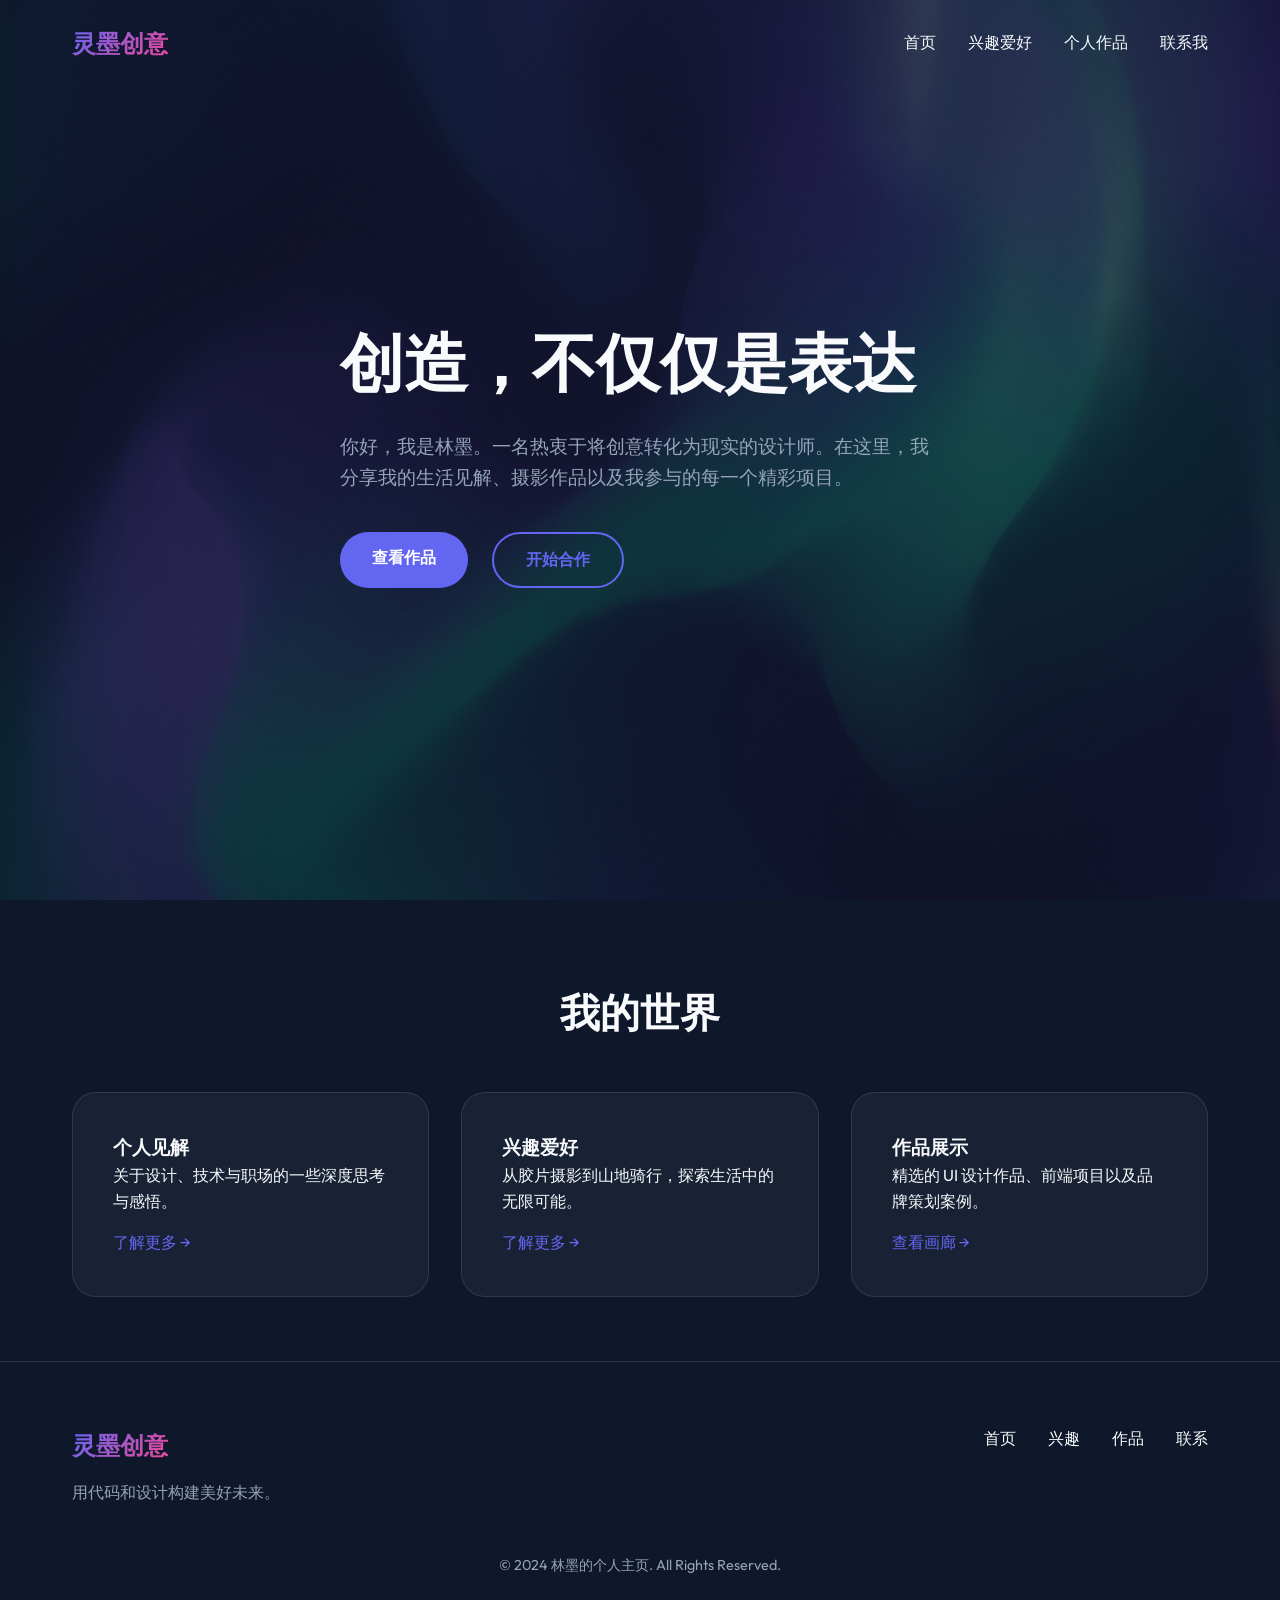
==== index.html @ e2c26968 "Initial commit" ====
<!DOCTYPE html>
<html lang="zh-CN">
<head>
    <meta charset="UTF-8">
    <meta name="viewport" content="width=device-width, initial-scale=1.0">
    <title>个人主页 | 探索创意与生活</title>
    <link rel="stylesheet" href="css/style.css">
    <link href="https://fonts.googleapis.com/css2?family=Outfit:wght@300;400;600;800&family=Noto+Sans+SC:wght@300;400;700&display=swap" rel="stylesheet">
    <style>
        .hero {
            height: 100vh;
            display: flex;
            align-items: center;
            background: linear-gradient(rgba(15, 23, 42, 0.7), rgba(15, 23, 42, 0.7)), url('images/hero_bg.png');
            background-size: cover;
            background-position: center;
        }

        .hero-content h1 {
            font-size: 4rem;
            margin-bottom: 1rem;
            animation: fadeInUp 1s ease-out;
        }

        .hero-content p {
            font-size: 1.2rem;
            color: var(--text-muted);
            margin-bottom: 2.5rem;
            max-width: 600px;
            animation: fadeInUp 1s ease-out 0.2s backwards;
        }

        .cta-buttons {
            display: flex;
            gap: 1.5rem;
            animation: fadeInUp 1s ease-out 0.4s backwards;
        }

        .btn {
            padding: 0.8rem 2rem;
            border-radius: 50px;
            font-weight: 600;
            display: inline-block;
        }

        .btn-primary {
            background: var(--primary);
            color: white;
        }

        .btn-outline {
            border: 2px solid var(--primary);
            color: var(--primary);
        }

        .section-title {
            text-align: center;
            margin: 5rem 0 3rem;
            font-size: 2.5rem;
        }

        .features-grid {
            display: grid;
            grid-template-columns: repeat(auto-fit, minmax(300px, 1fr));
            gap: 2rem;
        }

        .feature-card {
            padding: 2.5rem;
            border-radius: 1.5rem;
            transition: var(--transition);
        }

        .feature-card:hover {
            transform: translateY(-10px);
            border-color: var(--primary);
        }

        @keyframes fadeInUp {
            from { opacity: 0; transform: translateY(30px); }
            to { opacity: 1; transform: translateY(0); }
        }
    </style>
</head>
<body>
    <div id="toast-container"></div>

    <header>
        <div class="container">
            <nav>
                <a href="index.html" class="logo">灵墨创意</a>
                <ul class="nav-links">
                    <li><a href="index.html">首页</a></li>
                    <li><a href="hobbies.html">兴趣爱好</a></li>
                    <li><a href="portfolio.html">个人作品</a></li>
                    <li><a href="contact.html">联系我</a></li>
                </ul>
            </nav>
        </div>
    </header>

    <section class="hero">
        <div class="container">
            <div class="hero-content">
                <h1>创造，不仅仅是表达</h1>
                <p>你好，我是林墨。一名热衷于将创意转化为现实的设计师。在这里，我分享我的生活见解、摄影作品以及我参与的每一个精彩项目。</p>
                <div class="cta-buttons">
                    <a href="portfolio.html" class="btn btn-primary">查看作品</a>
                    <a href="contact.html" class="btn btn-outline">开始合作</a>
                </div>
            </div>
        </div>
    </section>

    <main class="container">
        <h2 class="section-title">我的世界</h2>
        <div class="features-grid">
            <div class="feature-card glass">
                <h3>个人见解</h3>
                <p>关于设计、技术与职场的一些深度思考与感悟。</p>
                <a href="hobbies.html" style="color: var(--primary); margin-top: 1rem; display: block;">了解更多 →</a>
            </div>
            <div class="feature-card glass">
                <h3>兴趣爱好</h3>
                <p>从胶片摄影到山地骑行，探索生活中的无限可能。</p>
                <a href="hobbies.html" style="color: var(--primary); margin-top: 1rem; display: block;">了解更多 →</a>
            </div>
            <div class="feature-card glass">
                <h3>作品展示</h3>
                <p>精选的 UI 设计作品、前端项目以及品牌策划案例。</p>
                <a href="portfolio.html" style="color: var(--primary); margin-top: 1rem; display: block;">查看画廊 →</a>
            </div>
        </div>
    </main>

    <footer>
        <div class="container">
            <div class="footer-content">
                <div class="footer-info">
                    <span class="logo">灵墨创意</span>
                    <p style="margin-top: 1rem; color: var(--text-muted);">用代码和设计构建美好未来。</p>
                </div>
                <ul class="nav-links">
                    <li><a href="index.html">首页</a></li>
                    <li><a href="hobbies.html">兴趣</a></li>
                    <li><a href="portfolio.html">作品</a></li>
                    <li><a href="contact.html">联系</a></li>
                </ul>
            </div>
            <div class="footer-bottom">
                <p>&copy; 2024 林墨的个人主页. All Rights Reserved.</p>
            </div>
        </div>
    </footer>

    <script src="js/main.js"></script>
</body>
</html>
---- css/style.css ----
:root {
    --primary: #6366f1;
    --primary-dark: #4f46e5;
    --secondary: #ec4899;
    --bg-dark: #0f172a;
    --card-bg: rgba(30, 41, 59, 0.7);
    --glass-border: rgba(255, 255, 255, 0.1);
    --text-white: #f8fafc;
    --text-muted: #94a3b8;
    --font-main: 'Outfit', 'Inter', -apple-system, sans-serif;
    --transition: all 0.3s cubic-bezier(0.4, 0, 0.2, 1);
}

* {
    margin: 0;
    padding: 0;
    box-sizing: border-box;
}

body {
    background-color: var(--bg-dark);
    color: var(--text-white);
    font-family: var(--font-main);
    line-height: 1.6;
    overflow-x: hidden;
}

a {
    text-decoration: none;
    color: inherit;
    transition: var(--transition);
}

ul {
    list-style: none;
}

/* Glassmorphism Utility */
.glass {
    background: var(--card-bg);
    backdrop-filter: blur(12px);
    -webkit-backdrop-filter: blur(12px);
    border: 1px solid var(--glass-border);
}

/* Base Components */
.container {
    max-width: 1200px;
    margin: 0 auto;
    padding: 0 2rem;
}

header {
    position: fixed;
    top: 0;
    width: 100%;
    z-index: 1000;
    padding: 1.5rem 0;
    transition: var(--transition);
}

header.scrolled {
    padding: 1rem 0;
    background: rgba(15, 23, 42, 0.9);
}

nav {
    display: flex;
    justify-content: space-between;
    align-items: center;
}

.logo {
    font-size: 1.5rem;
    font-weight: 800;
    background: linear-gradient(135deg, var(--primary), var(--secondary));
    -webkit-background-clip: text;
    -webkit-text-fill-color: transparent;
}

.nav-links {
    display: flex;
    gap: 2rem;
}

.nav-links a:hover {
    color: var(--primary);
}

/* Toast/Notification System */
#toast-container {
    position: fixed;
    top: 2rem;
    right: 2rem;
    z-index: 1001;
}

.toast {
    padding: 1rem 2rem;
    border-radius: 0.75rem;
    margin-bottom: 1rem;
    animation: slideIn 0.3s ease-out;
    display: flex;
    align-items: center;
    gap: 0.75rem;
    font-weight: 500;
}

.toast.success { background: #10b981; }
.toast.error { background: #ef4444; }

@keyframes slideIn {
    from { transform: translateX(100%); opacity: 0; }
    to { transform: translateX(0); opacity: 1; }
}

/* Footer */
footer {
    padding: 4rem 0 2rem;
    border-top: 1px solid var(--glass-border);
    margin-top: 4rem;
}

.footer-content {
    display: flex;
    justify-content: space-between;
    flex-wrap: wrap;
    gap: 2rem;
}

.footer-bottom {
    text-align: center;
    margin-top: 3rem;
    color: var(--text-muted);
    font-size: 0.9rem;
}
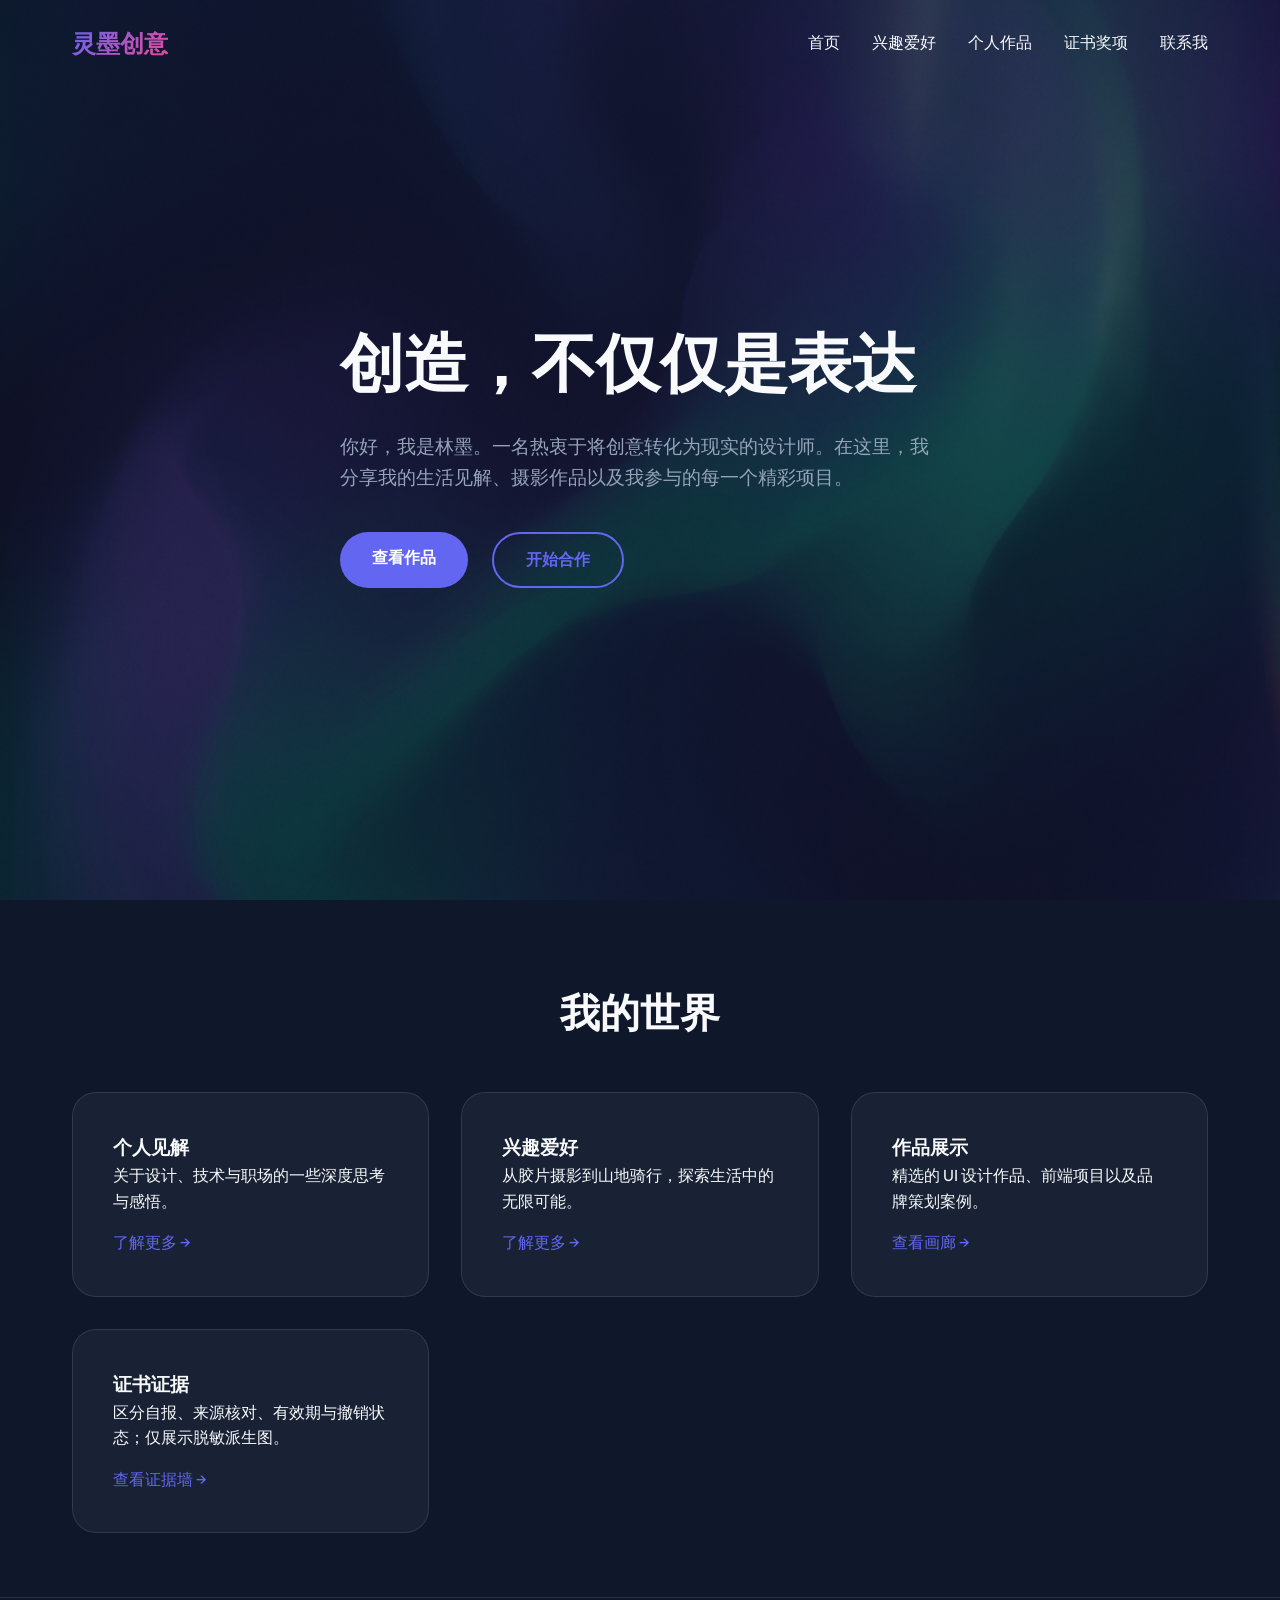
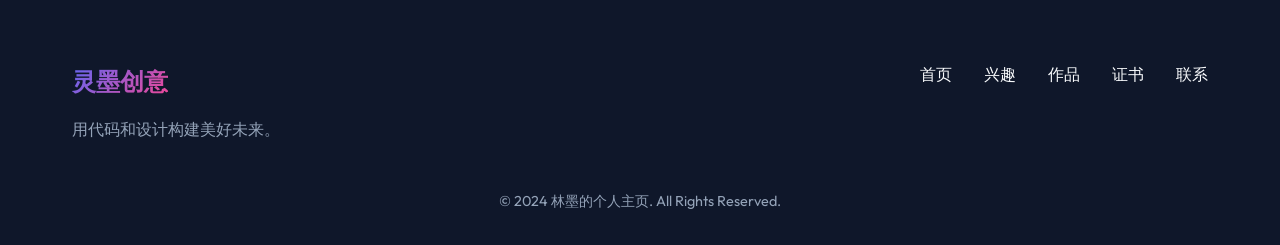
==== commit 48c0f349: "[A] 构建证书奖项的证据管理，访客墙展示文字与脱敏图片，站主通过管理API录入签发方、有效期和成长目标，后台数据库保留证书身份及修订。同一证书补发图片、续期和新获奖是不同事件，不能每上传一次图片就新" ====
--- a/index.html
+++ b/index.html
@@ -93,6 +93,7 @@
                     <li><a href="index.html">首页</a></li>
                     <li><a href="hobbies.html">兴趣爱好</a></li>
                     <li><a href="portfolio.html">个人作品</a></li>
+                <li><a href="certificates.html">证书奖项</a></li>
                     <li><a href="contact.html">联系我</a></li>
                 </ul>
             </nav>
@@ -130,6 +131,11 @@
                 <p>精选的 UI 设计作品、前端项目以及品牌策划案例。</p>
                 <a href="portfolio.html" style="color: var(--primary); margin-top: 1rem; display: block;">查看画廊 →</a>
             </div>
+            <div class="feature-card glass">
+                <h3>证书证据</h3>
+                <p>区分自报、来源核对、有效期与撤销状态；仅展示脱敏派生图。</p>
+                <a href="certificates.html" style="color: var(--primary); margin-top: 1rem; display: block;">查看证据墙 →</a>
+            </div>
         </div>
     </main>
 
@@ -144,6 +150,7 @@
                     <li><a href="index.html">首页</a></li>
                     <li><a href="hobbies.html">兴趣</a></li>
                     <li><a href="portfolio.html">作品</a></li>
+                    <li><a href="certificates.html">证书</a></li>
                     <li><a href="contact.html">联系</a></li>
                 </ul>
             </div>
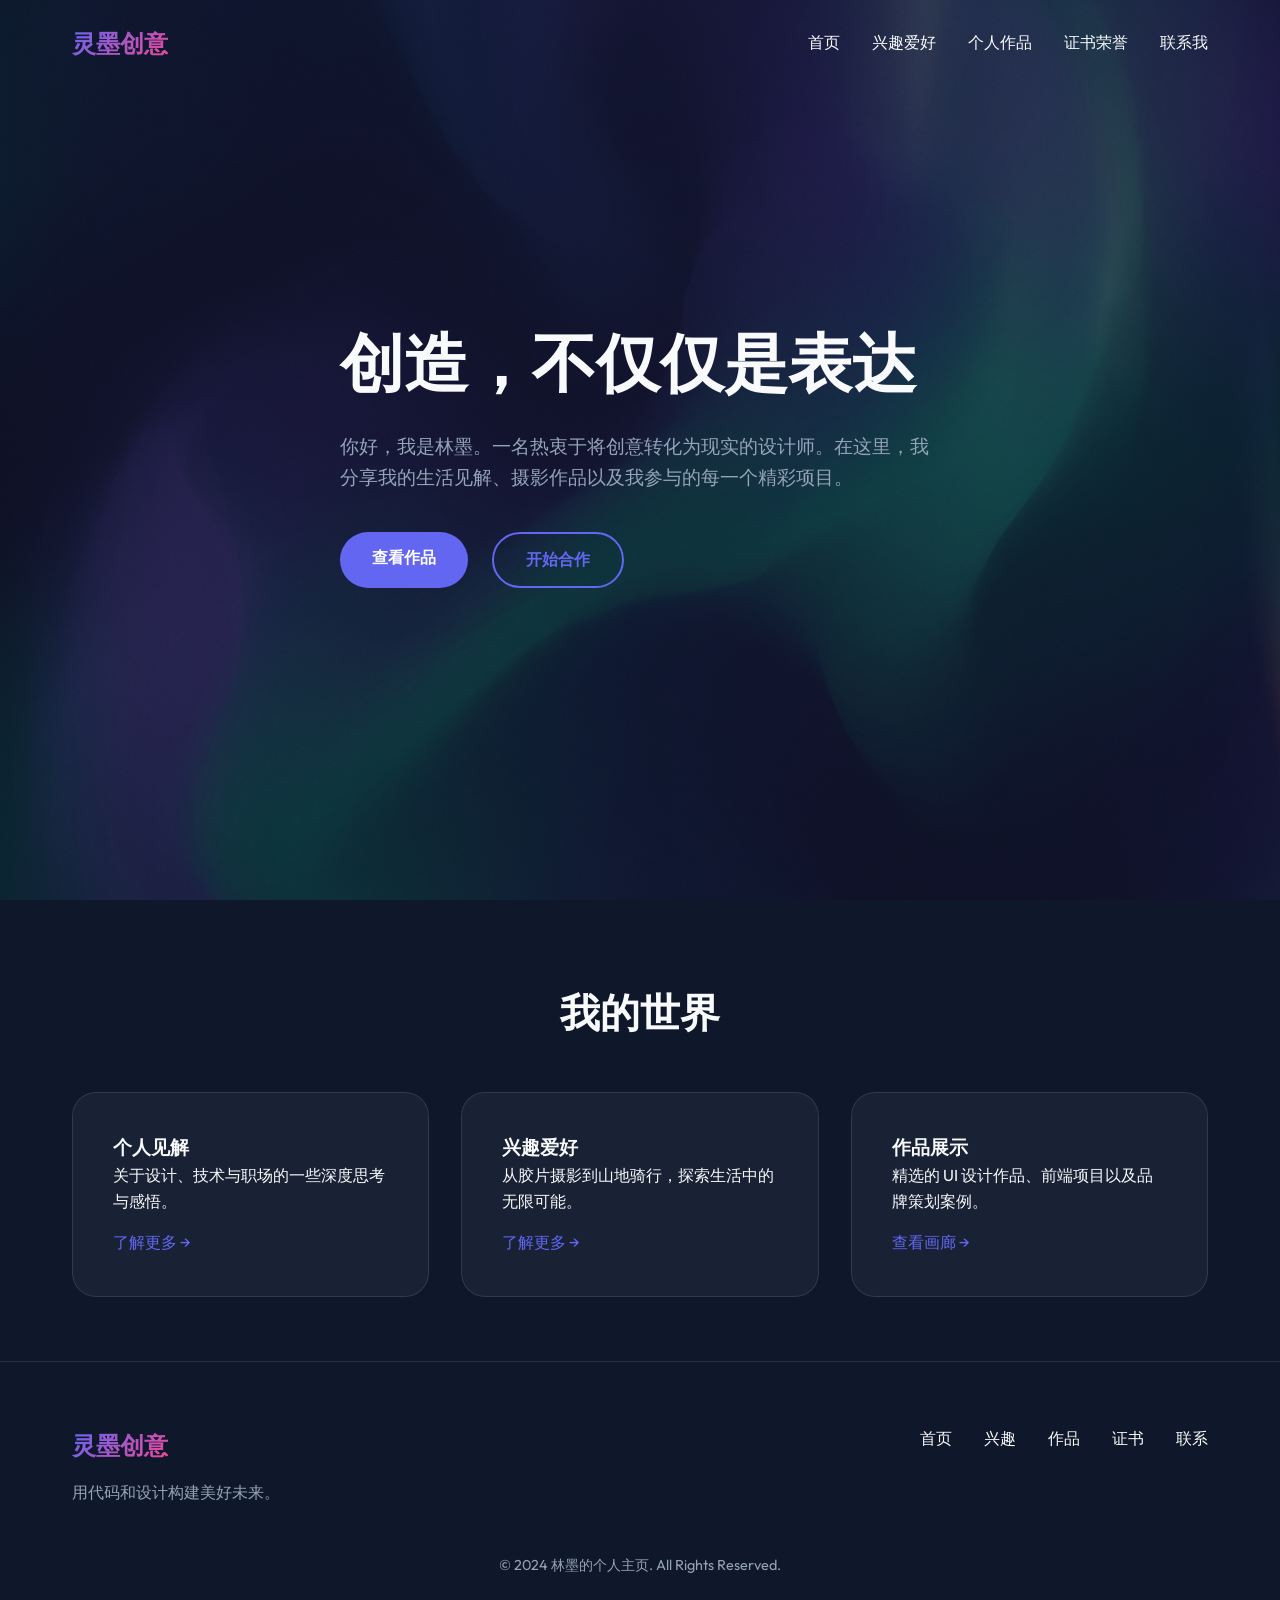
==== commit 30bad4ae: "[B] 构建证书奖项的证据管理，访客墙展示文字与脱敏图片，站主通过管理API录入签发方、有效期和成长目标，后台数据库保留证书身份及修订。同一证书补发图片、续期和新获奖是不同事件，不能每上传一次图片就新" ====
--- a/index.html
+++ b/index.html
@@ -93,7 +93,7 @@
                     <li><a href="index.html">首页</a></li>
                     <li><a href="hobbies.html">兴趣爱好</a></li>
                     <li><a href="portfolio.html">个人作品</a></li>
-                <li><a href="certificates.html">证书奖项</a></li>
+                    <li><a href="certificates.html">证书荣誉</a></li>
                     <li><a href="contact.html">联系我</a></li>
                 </ul>
             </nav>
@@ -131,11 +131,6 @@
                 <p>精选的 UI 设计作品、前端项目以及品牌策划案例。</p>
                 <a href="portfolio.html" style="color: var(--primary); margin-top: 1rem; display: block;">查看画廊 →</a>
             </div>
-            <div class="feature-card glass">
-                <h3>证书证据</h3>
-                <p>区分自报、来源核对、有效期与撤销状态；仅展示脱敏派生图。</p>
-                <a href="certificates.html" style="color: var(--primary); margin-top: 1rem; display: block;">查看证据墙 →</a>
-            </div>
         </div>
     </main>
 
